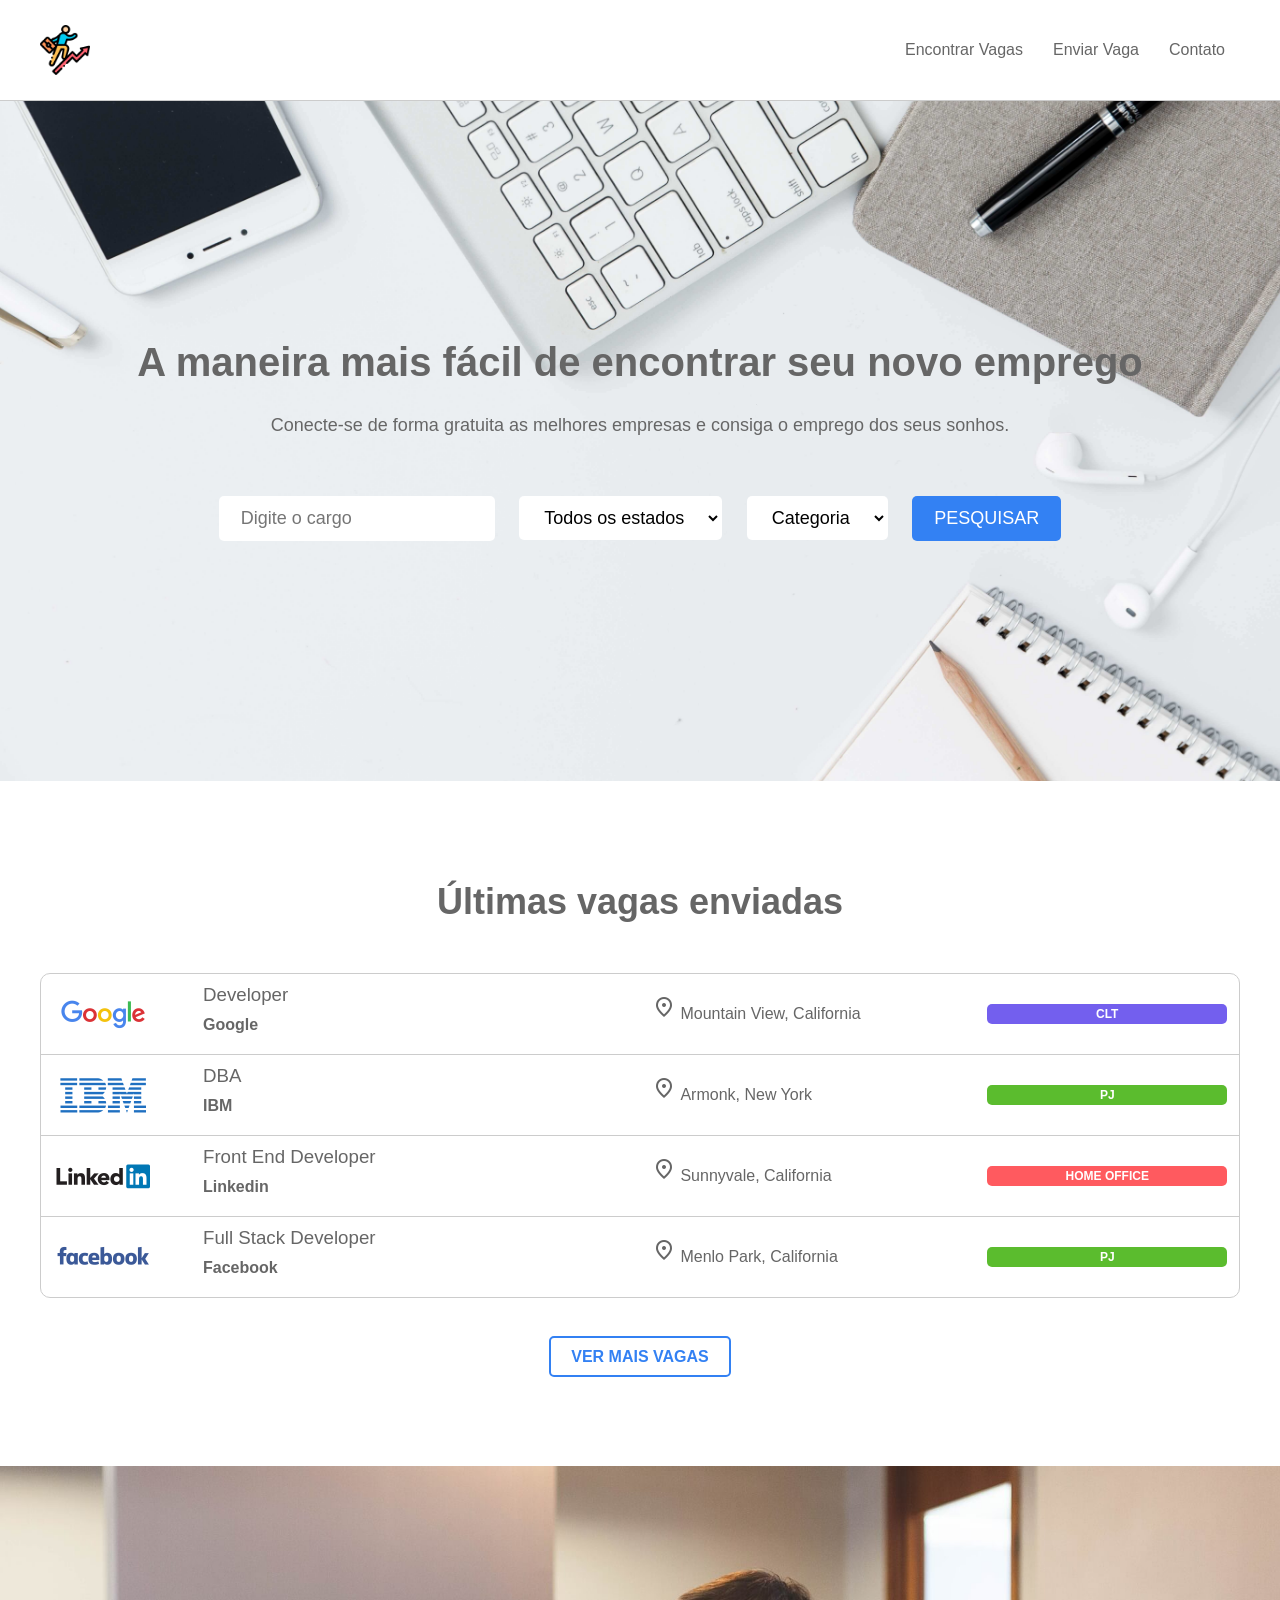
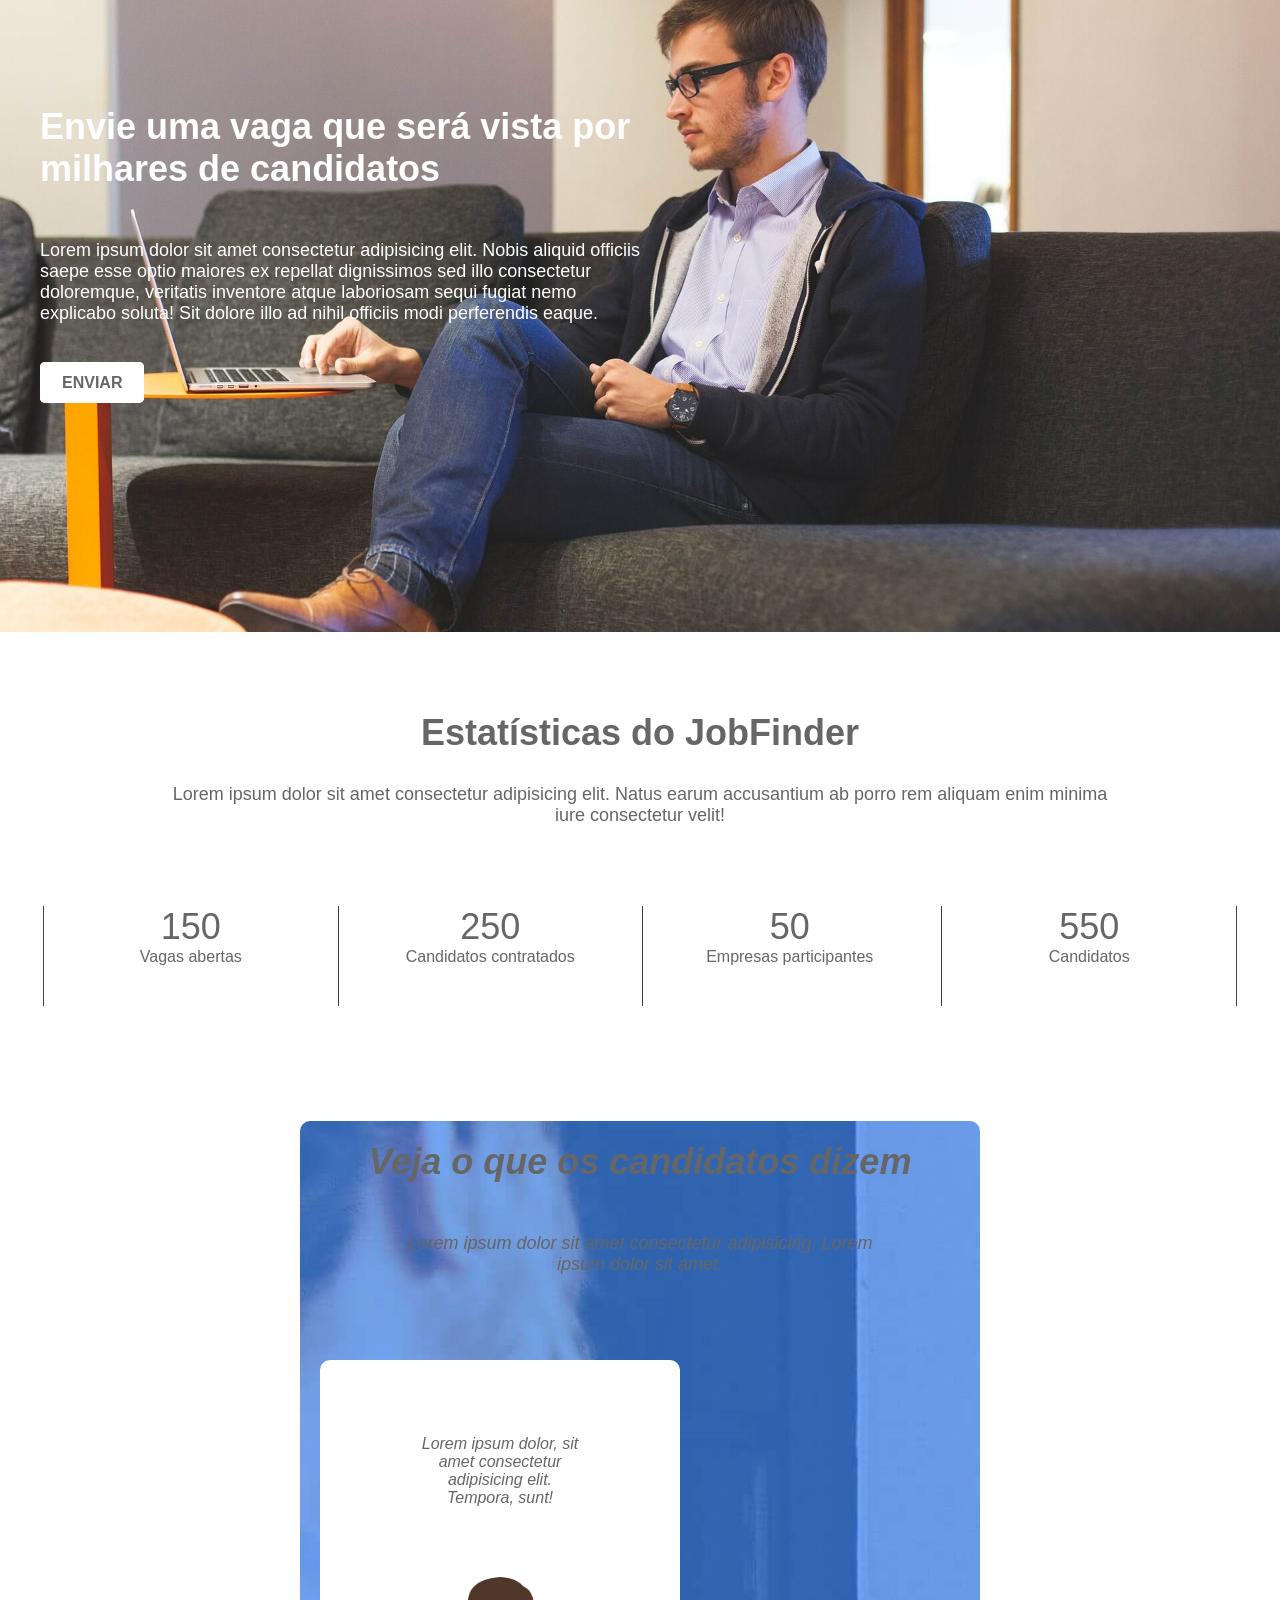
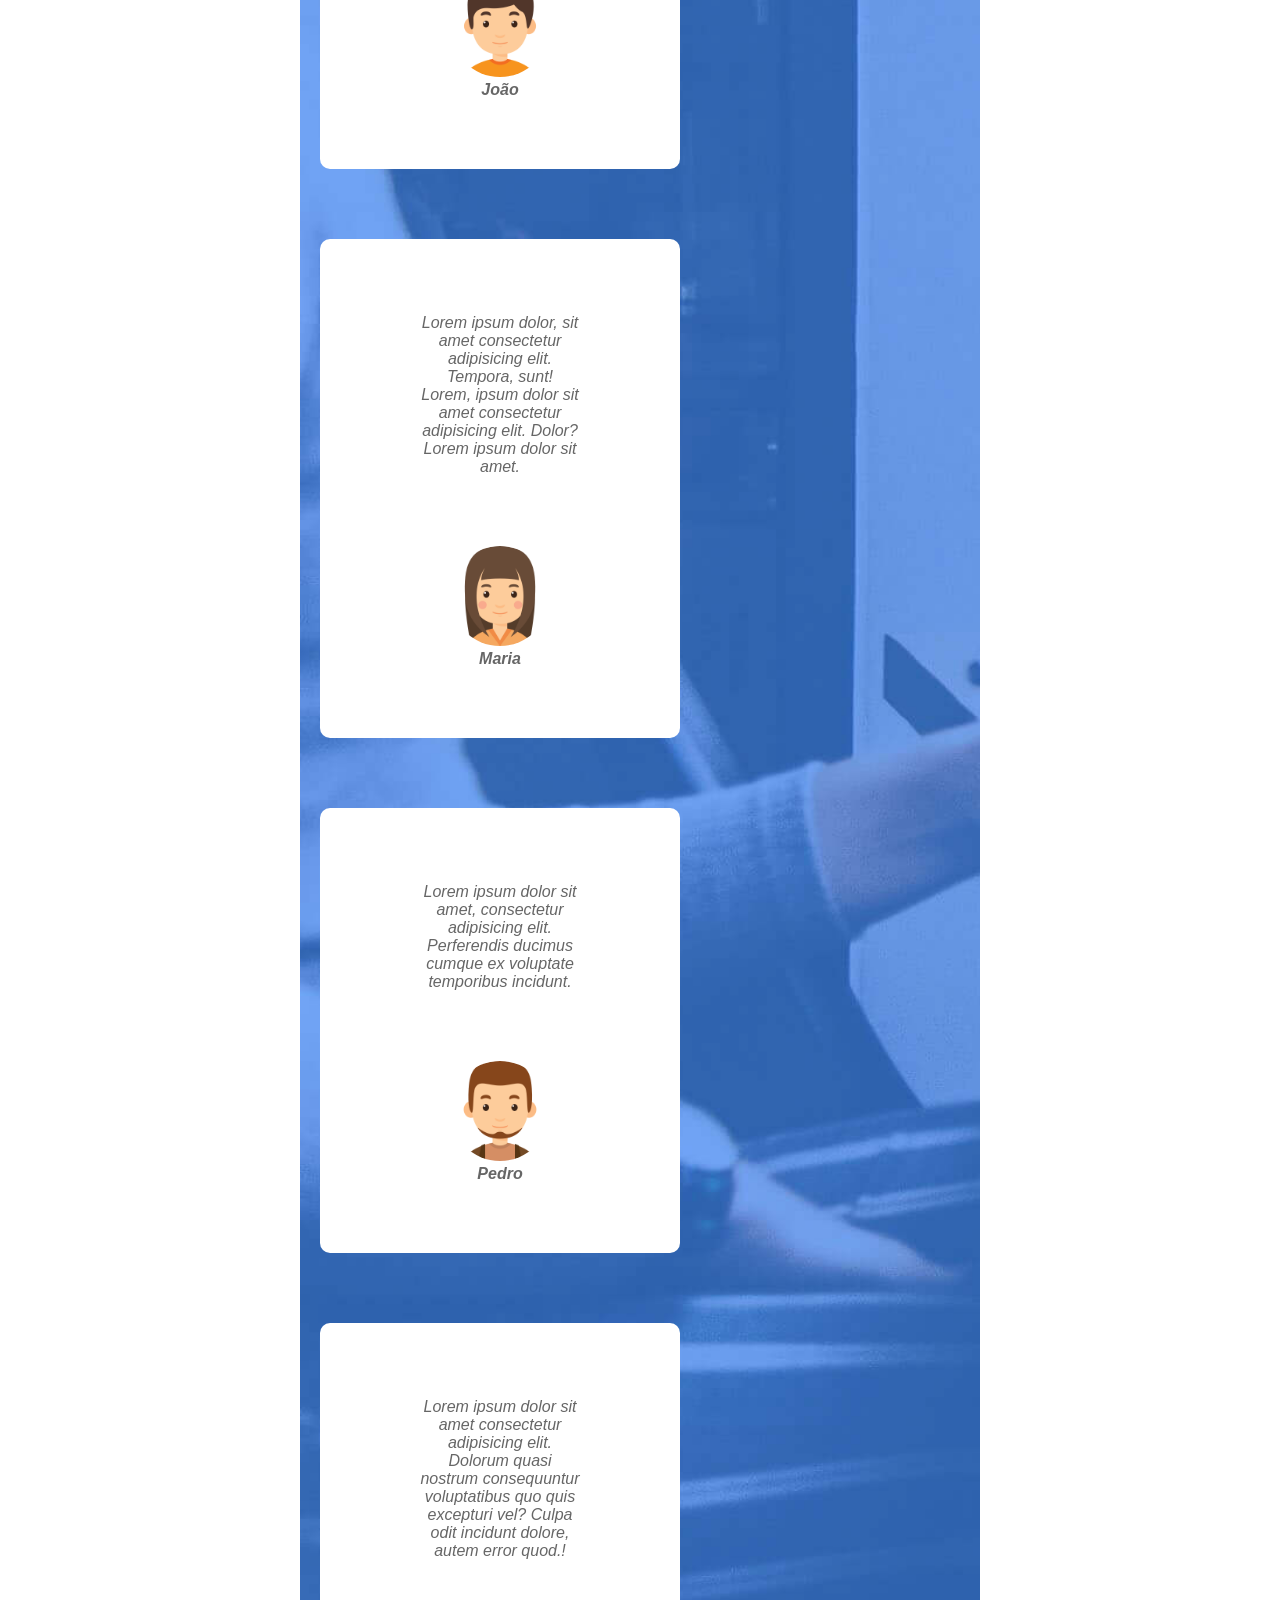
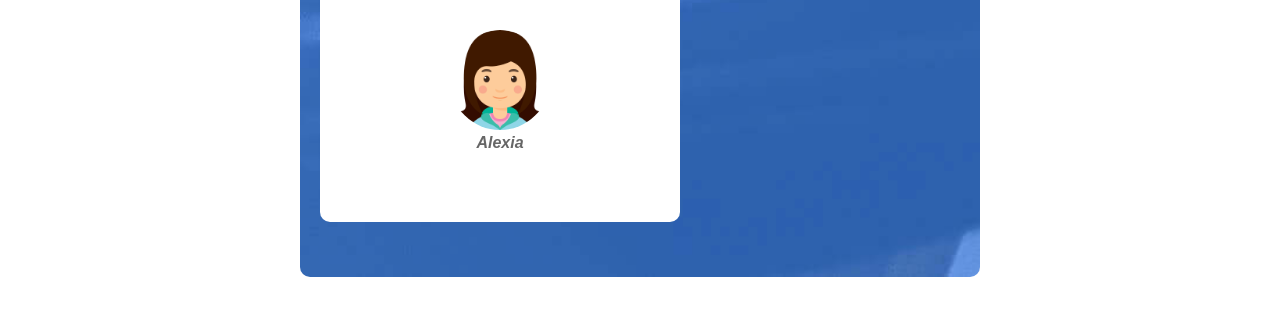
==== teste.html @ 61d8f639 "commit" ====
<!DOCTYPE html>
<html lang="pt-br">
<head>
    <meta charset="UTF-8">
    <meta name="viewport" content="width=device-width, initial-scale=1.0">
    <link rel="stylesheet" href="https://fonts.googleapis.com/css2?family=Material+Symbols+Outlined:opsz,wght,FILL,GRAD@20..48,100..700,0..1,-50..200" />
    <link rel="stylesheet" href="style.css">
    <script src="script.js"></script>
    <title>Jobs</title>
</head>
<body>
    <div class="container">
        <header>
            <nav>
                <div class="nav-container">
                    <img id="logo" src="./img/logo.png"  alt="foto logo">
                    <ul>
                        <li><a href="#">Encontrar Vagas</a></li>
                        <li><a href="#">Enviar Vaga</a></li>
                        <li><a href="#">Contato</a></li>
                    </ul>
                </div>
            </nav>
            <div id="main-banner">
                <div id="search-form">
                    <h1>A maneira mais fácil de encontrar seu novo emprego</h1>
                    <p>Conecte-se de forma gratuita as melhores empresas e consiga o emprego dos seus sonhos.</p>
                    <form>
                        <input type="text" name="job" placeholder="Digite o cargo">
                        <select name="region">
                            <option value="">Todos os estados</option>
                        </select>
                        <select name="categoria">
                            <option value="">Categoria</option>
                        </select>
                        <input type="submit" value="Pesquisar">
                    </form>
                </div>
            </div>
        </header>
        <main id="lastjobs-container" class="wrapper">
			<h1>Últimas vagas enviadas</h1>
			<ul>
				<li>
					<a href="job.html" class="clickarea">
						<div class="company-box">
							<img src="img/googlelogo.png">
							<div class="company-info">
								<h3>Developer</h3>
								<p>Google</p>
							</div>
						</div>
						<div class="locality">
                            <span class="material-symbols-outlined">
                                location_on
                                </span>
							<p>Mountain View, California</p>
						</div>
						<div class="job-type">
							<span class="clt">CLT</span>
						</div>
					</a>
				</li>
				<li>
					<a href="#" class="clickarea">
						<div class="company-box">
							<img src="img/ibmlogo.png">
							<div class="company-info">
								<h3>DBA</h3>
								<p>IBM</p>
							</div>
						</div>
						<div class="locality">
                            <span class="material-symbols-outlined">
                                location_on
                                </span>
							<p>Armonk, New York</p>
						</div>
						<div class="job-type">
							<span class="pj">PJ</span>
						</div>
					</a>
				</li>
				<li>
					<a href="#" class="clickarea">
						<div class="company-box">
							<img src="img/linkedinlogo.png">
							<div class="company-info">
								<h3>Front End Developer</h3>
								<p>Linkedin</p>
							</div>
						</div>
						<div class="locality">
                            <span class="material-symbols-outlined">
                                location_on
                                </span>
							<p>Sunnyvale, California</p>
						</div>
						<div class="job-type">
							<span class="homeoffice">Home Office</span>
						</div>
					</a>
				</li>
				<li>
					<a href="#" class="clickarea">
						<div class="company-box">
							<img src="img/facebooklogo.png">
							<div class="company-info">
								<h3>Full Stack Developer</h3>
								<p>Facebook</p>
							</div>
						</div>
						<div class="locality">
                            <span class="material-symbols-outlined">
                                location_on
                                </span>
							<p>Menlo Park, California</p>
						</div>
						<div class="job-type">
							<span class="pj">PJ</span>
						</div>
					</a>
				</li>
			</ul>
			<div class="btnjobs-container">
				<a href="#" class="btn-jobs">Ver mais vagas</a>
			</div>
		</main>
        <section id="sendjobs-container">
            <div id="sendjobs-inner" class="wrapper">
                <h2>Envie uma vaga que será vista por milhares de candidatos</h2>
                <p>Lorem ipsum dolor sit amet consectetur adipisicing elit. Nobis aliquid officiis saepe esse optio maiores ex repellat dignissimos sed illo consectetur doloremque, veritatis inventore atque laboriosam sequi fugiat nemo explicabo soluta! Sit dolore illo ad nihil officiis modi perferendis eaque.</p>
                <a href="#" class="ligtn-btn">Enviar</a>
            </div>
        </section>
		<section id="status-container" class="wrapper">
			<h2 class="title-center">Estatísticas do JobFinder</h2>
			<p class="p-center">Lorem ipsum dolor sit amet consectetur adipisicing elit. Natus earum accusantium ab porro rem aliquam enim minima iure consectetur velit!</p>
			<div>
				<div class="status-box">
					<span class="status-qtd">150</span>
					<p class="status-text">Vagas abertas</p>
				</div>
				<div class="status-box">
					<span class="status-qtd">250</span>
					<p class="status-text">Candidatos contratados</p>
				</div>
				<div class="status-box">
					<span class="status-qtd">50</span>
					<p class="status-text">Empresas participantes</p>
				</div>
				<div class="status-box">
					<span class="status-qtd">550</span>
					<p class="status-text">Candidatos</p>
				</div>
			</div>
		</section>
		<section id="testmony-container">
			<div class="wrapper">
				<h2>Veja o que os candidatos dizem</h2>
				<p class="p-center">Lorem ipsum dolor sit amet consectetur adipisicing. Lorem ipsum dolor sit amet.</p>
				<div class="testmony-box">
					<p class="testmony-msg">Lorem ipsum dolor, sit amet consectetur adipisicing elit. Tempora, sunt!</p>
					<img src="img/avatar1.png" alt="foto do primeiro avatar">
					<p class="testmony-name">João</p>
				</div>
				<div class="testmony-box">
					<p class="testmony-msg">Lorem ipsum dolor, sit amet consectetur adipisicing elit. Tempora, sunt! Lorem, ipsum dolor sit amet consectetur adipisicing elit. Dolor? Lorem ipsum dolor sit amet.</p>
					<img src="img/avatar2.png" alt="foto do segundo avatar">
					<p class="testmony-name">Maria</p>
				</div>
				<div class="testmony-box">
					<p class="testmony-msg">Lorem ipsum dolor sit amet, consectetur adipisicing elit. Perferendis ducimus cumque ex voluptate temporibus incidunt.</p>
					<img src="img/avatar3.png" alt="foto do terceiro avatar">
					<p class="testmony-name">Pedro</p>
				</div>
				<div class="testmony-box">
					<p class="testmony-msg">Lorem ipsum dolor sit amet consectetur adipisicing elit. Dolorum quasi nostrum consequuntur voluptatibus quo quis excepturi vel? Culpa odit incidunt dolore, autem error quod.!</p>
					<img src="img/avatar4.png" alt="foto do quarto avatar">
					<p class="testmony-name">Alexia</p>
				</div>
			</div>
		</section>
    </div>
</body>
</html>
---- style.css ----
/* geral */
*{
    font-family: sans-serif;
}

body{
    margin: 0;
	
}
:root{
    --gray: #666;
    --dark--gray:#424242;
    --white: #fff;
    --blue: #3381f3;
    --dark--blue: #2b79eb;
    --color--border: #ccc;
    --light--red: #ff5a5f;
    --green:#5bbc2e;
    --purple: #735fee;
}

h1, h2, h3, h4, h5, p, span{
    margin: 0;
    color: var(--gray)
}

.container{
    max-width: 1920px;
    width: 100%;
}
/* hearder */
header{
    position: relative;
    top: 0;
    height: auto;
    width: 100%;
}

/* navbar */
nav{
    position: fixed;
    top: 0;
    height: 100px;
    width: 100%;
    z-index: 1;
    background-color: var(--white);
    border-bottom: 1px solid var(--color--border);
}
nav:affter{
    clear: both;
    content: "";
    display: block;
}

.nav-container{
    max-width: 1200px;
    position: relative;
    margin-right: auto;
    margin-left: auto;
}

#logo{
    width: 50px;
    height: 50px;
    margin-top: 25px;
}

.nav-container ul{
    float: right;
    height: 100px;
    line-height: 100px;
    margin: 0;
}

.nav-container li{
    list-style: none;
    float: left;
    margin: 0 15px;
}

.nav-container li a{
    text-decoration: none;
    color: var(--gray);
    transition: .5s;
}
.nav-container li a:hover{
    color: var(--blue);
}

/* banner */

#main-banner{
    background: url('../img/banner6.jpg') no-repeat;
    background-size: cover;
    background-position: 0 55%;
    position: relative;
    margin-top: 100px;
}
#search-form{
    position: relative;
    width: 80%;
    margin-left: auto;
    margin-right: auto;
    padding-top: 15em;
    padding-bottom: 15em;
    text-align: center;
}

#search-form h1{
    font-size: 40px;
}

#search-form p{
    margin-top: 30px;
    margin-bottom: 60px;
    font-size: 18px;
    font-weight: 300;
}

#search-form input, #search-form select{
    background-color: var(--white);
    border-radius: 5px;
    border-color: transparent;
    padding: 10px 20px;
    font-size: 18px;
    margin: 0 10px;
}

#search-form input[type=submit]{
    background-color: var(--blue);
    text-transform: uppercase;
    color: var(--white);
    cursor: pointer;
    transition: 0.5s;
}

#search-form input[type=submit]:hover{
    background-color: var(--dark--blue);
}

/* seção de últimos emoregos */
#lastjobs-container {
	text-align: center;
	padding: 100px 0;
}

.wrapper {
	max-width: 1200px;
	position: relative;
	margin-left: auto;
	margin-right: auto;
}

#lastjobs-container h1 {
	font-size: 36px;
	margin-bottom: 50px;
}

#lastjobs-container ul {
	padding: 0;
	border: 1px solid var(--color--border);
	border-radius: 10px;
}

#lastjobs-container ul li {
	list-style: none;
	text-align: left;
	border-bottom: solid 1px var(--color--border);
	height: 80px;
	position: relative;
}

#lastjobs-container ul li:after {
	clear: both;
	content: "";
	display: block;
}

#lastjobs-container ul li:last-child {
	border: none;
}

.clickarea {
	position: absolute;
	top: 0;
	left: 0;
	width: 100%;
	height: 100%;
}


/* company img */
.company-box {
	display: inline-block;
	width: 50%;
	position: relative;
	padding-left: 1%;
}

.company-box img {
	width: 100px;
	margin-top: 2.5px;
}

.company-box .company-info {
	display: inline-block;
	margin-left: 50px;
	margin-top: 10px;
	text-align: left;
	position: absolute;
}

.company-box .company-info h3 {
	font-weight: 300;
	margin-bottom: 10px;
}

.company-box .company-info p {
	font-weight: bold;
}

/* company locality */
.locality {
	color: var(--dark--gray);
	display: inline-block;
	width: 25%;
	position: absolute;
	height: 100%;
	line-height: 80px;
}

.locality i, .locality p {
	display: inline-block;
}

.locality i {
	margin-right: 5px;
}


/* company job type */
.job-type {
	display: inline-block;
	width: 20%;
	height: 100%;
	position: absolute;
	padding-top: 30px;
	right: 1%;
	text-align: center;
	font-weight: bold;
	text-transform: uppercase;
	font-size: 12px;
	color: var(--white);
}

.job-type span {
	display: block;
	width: 100%;
	height: 20px;
	line-height: 20px;
	border-radius: 5px;
	color: var(--white);
}

.clt {
	background-color: var(--purple);
}

.pj {
	background-color: var(--green);
}

.homeoffice {
	background-color: var(--light--red);
}

/* botão */
.btnjobs-container {
	margin-top: 50px;
}

.btn-jobs {
	text-transform: uppercase;
	background-color: var(--white);
	color: var(--blue);
	border: 2px solid var(--blue);
	border-radius: 5px;
	text-decoration: none;
	padding: 10px 20px;
	font-weight: bold;
	transition: 0.5s;
}

.btn-jobs:hover {
	background-color: var(--blue);
	color: var(--white);
}

/* send jobs container */

#sendjobs-container{
	background: url('../img/banner2.jpg') no-repeat;
	background-size: cover;
	background-position: 0 25%;
	padding: 15em 0;
}

#sendjobs-container h2, #sendjobs-container p{
	width: 600px;
	color: var(--white);
}

#sendjobs-container h2{
	font-size: 36px;
	margin-bottom: 50px;
}

#sendjobs-container p{
	font-size: 18px;
	margin-bottom: 50px;
}

.ligtn-btn{
	background-color: var(--white);
	border:  2px solid var(--white);
	color: var(--gray);
	font-weight: bold;
	text-transform: uppercase;
	padding: 10px 20px;
	text-decoration: none;
	border-radius: 5px;
	transform: 0.5s;
}

.ligtn-btn:hover{
	background-color: transparent ;
	color: var(--white);
}

/* jobfinder status */

#status-container{
	text-align: center;
	padding: 5em 0;
}

.title-center{
	font-size: 36px;
	margin-bottom: 30px;
}

.p-center{
	width: 80%;
	position: relative;
	margin-left: auto;
	margin-right: auto;
	font-size: 18px;
}

.status-box{
	display: inline-block;
	text-align: center;
	width: 24.5%;
	margin-top: 80px;
	border-left: 1px solid var(--dark--gray);
	border-right: 1px solid var(--dark--gray);
	height: 100px;
}

.status-box:nth-child(2) {
	border: none;
}

.status-box:nth-child(3) {
	border-right: none;
}

.status-qtd{
	font-size: 36px;
}

.stauts-text{
	font-size: 20px;
}

/* testtmony container*/
#testmony-container{
	background: url('../img/banner7.jpg') no-repeat;
	background-size: cover;
	padding:  10em 0;
}

#testmony-container h2, #testmony-container p{
	color: var(--gray);
	text-align: center;
}

#testmony-container h2{ 
	font-size: 36px;
	margin-bottom: 50px;
}

#testmony-container p{
	margin-bottom: 50px;
}

.testmony-box{
	display: inline-block;
	width: 24.5%;
	text-align: center;
}

#testmony-container, .testmony-box, .testmony-msg{
	background-color: var(--white);
	color: var(--gray);
	border-radius: 10px;
	padding: 20px;
	width: 50%;
	position: relative;
	margin: 35px auto;
	font-style: italic;
}

.testmony-msg::after{
	content: "";
	width: 0;
	height: 0;
	border-left: 20px solid transparent;
	border-right: 20px solid transparent;
	border-top: 20px solid var(--white);
	position: absolute;
	bottom: -20px;
	left: 0;
	right: 0;
	margin-left: auto;
	margin-right: auto;
}

.testmony-box img{
	width: 100px;
	height: 100px;
	border-radius: 1px solid var(--color--border);
	border-radius: 50%;
}

.testmony-name{
	font-weight: bold;
}

/* blog container */
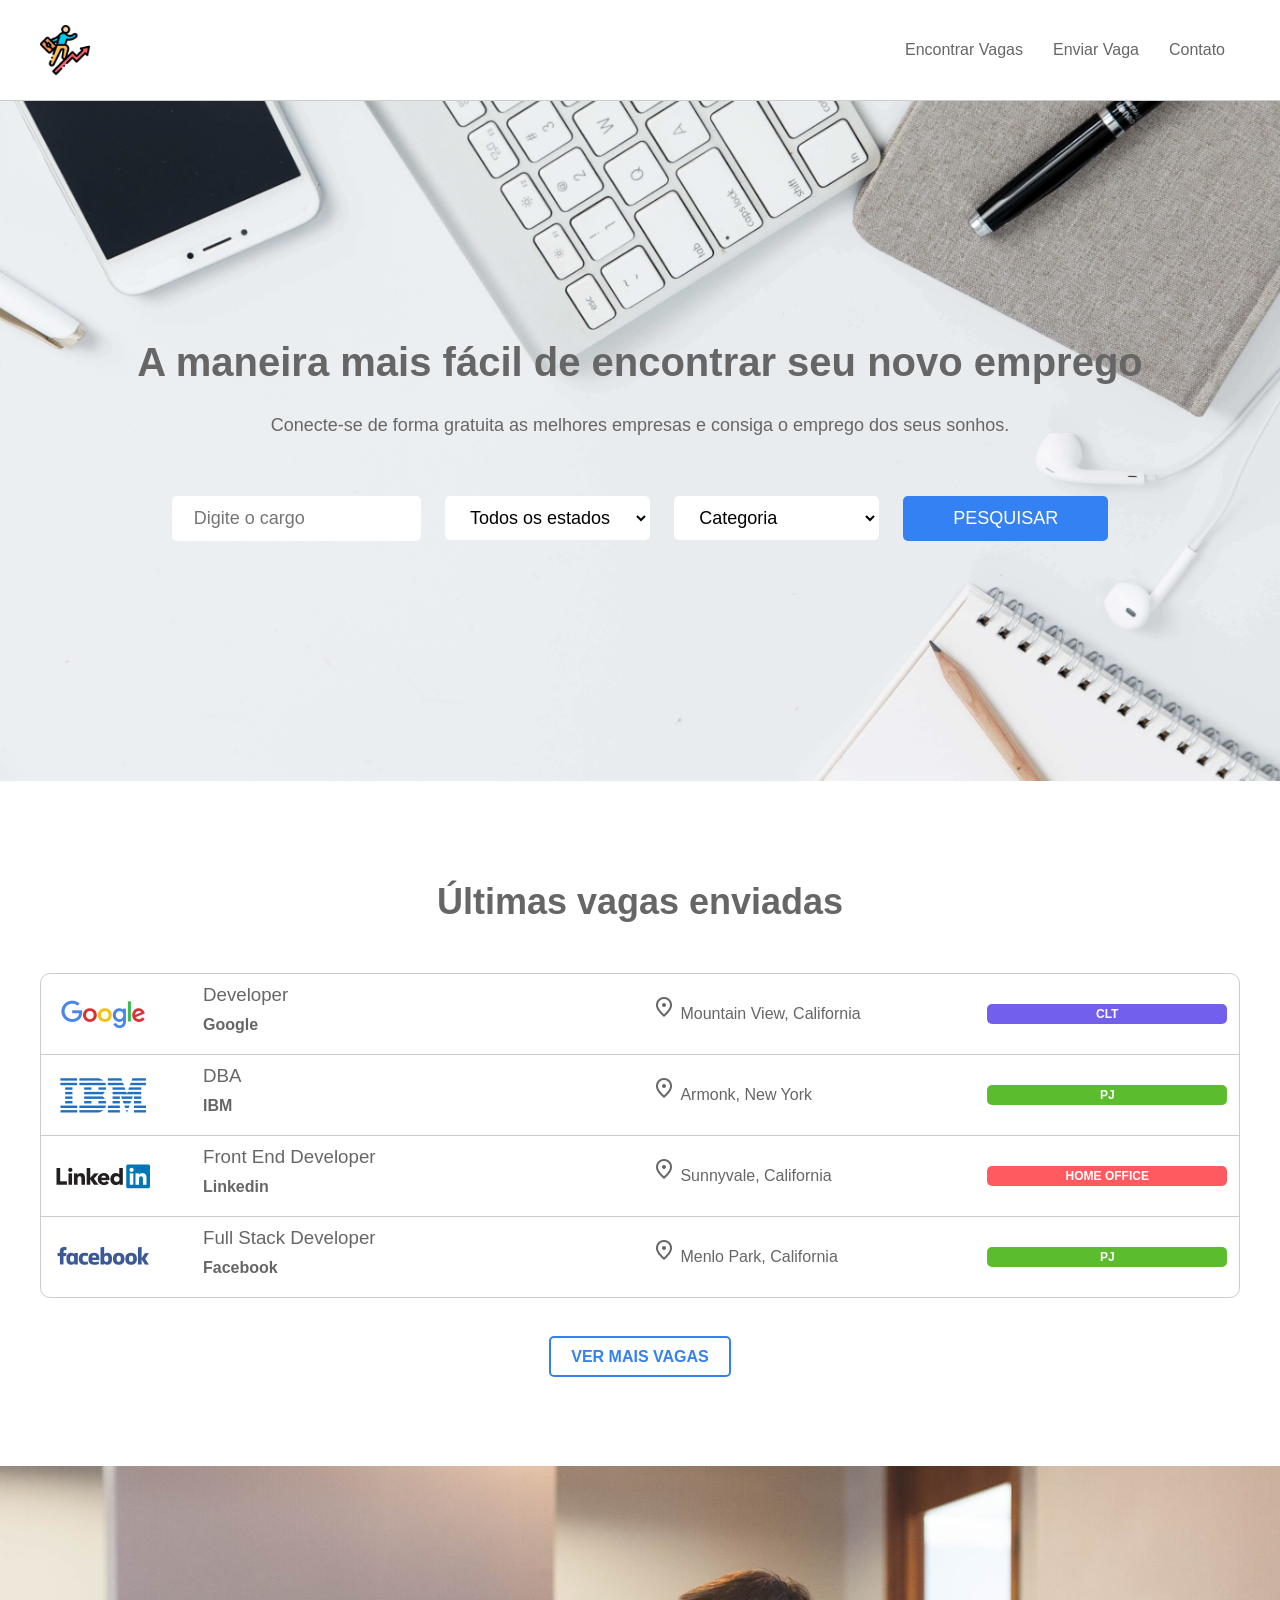
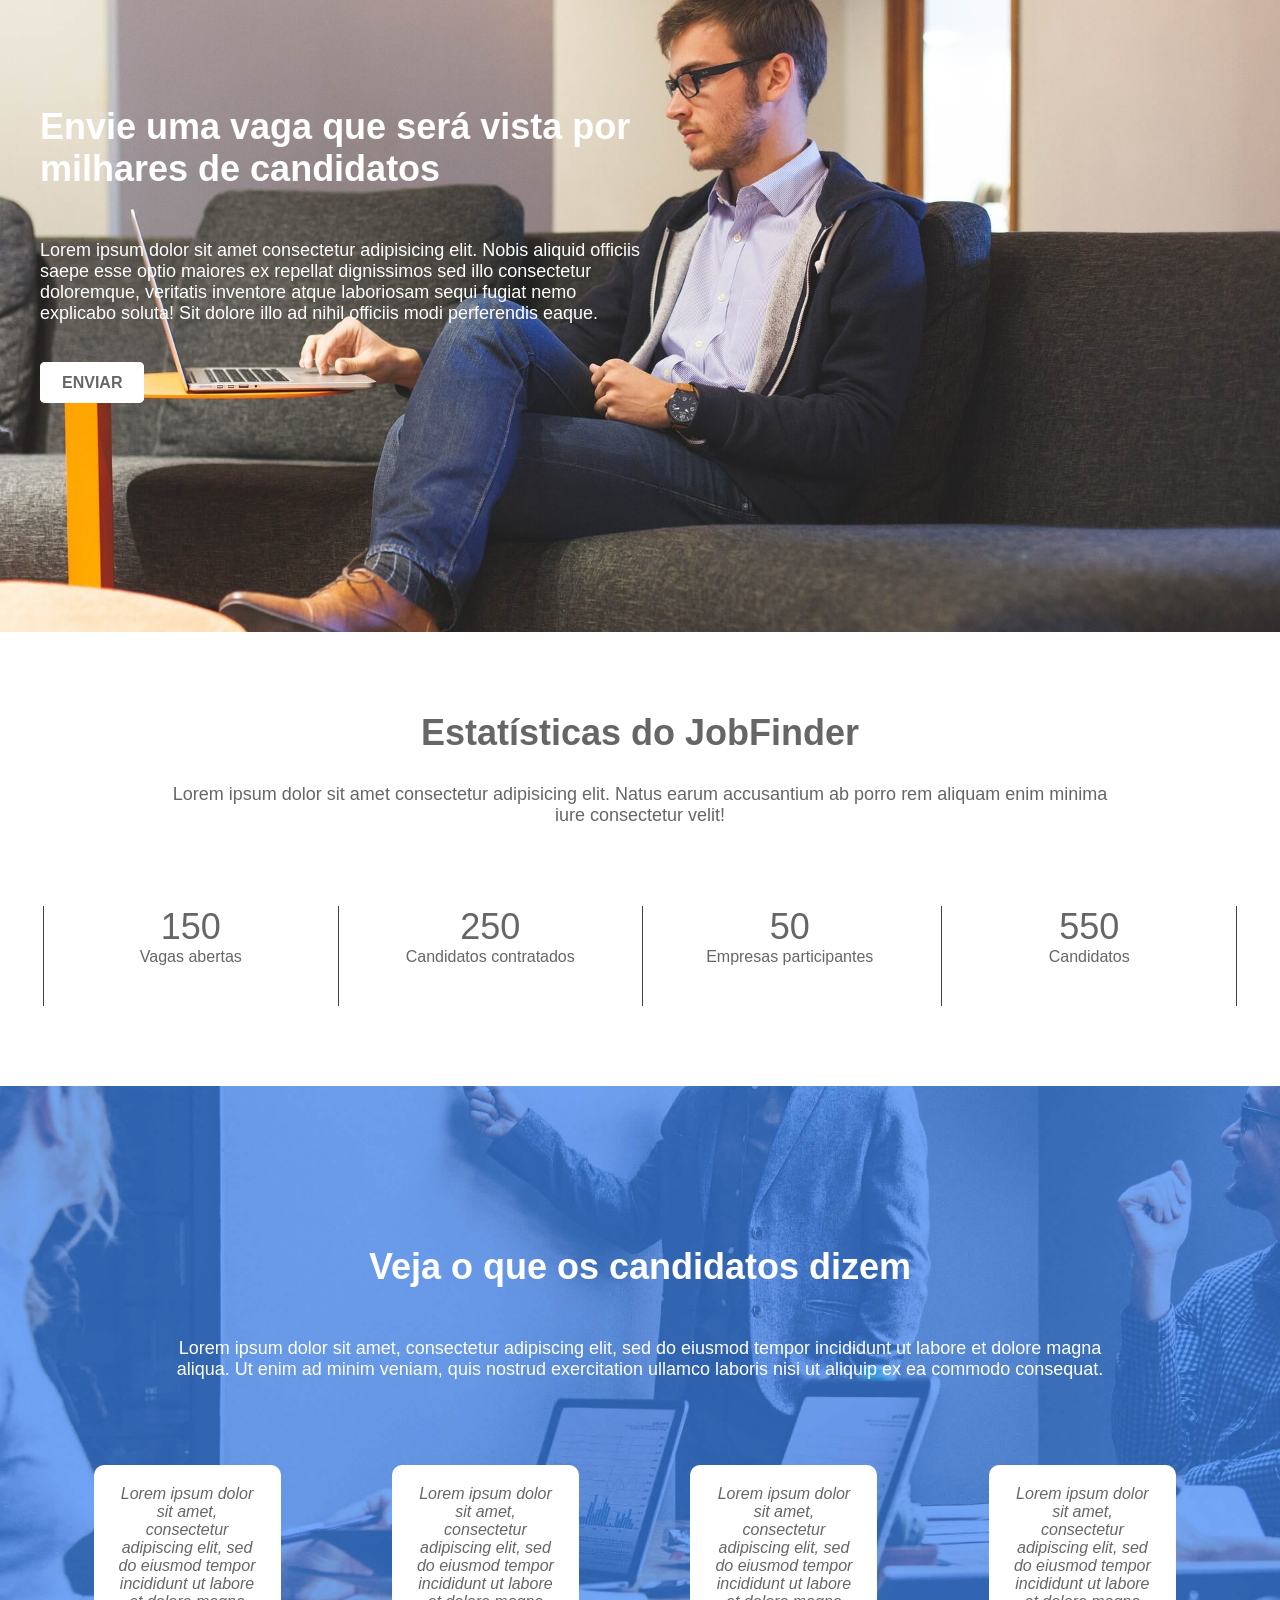
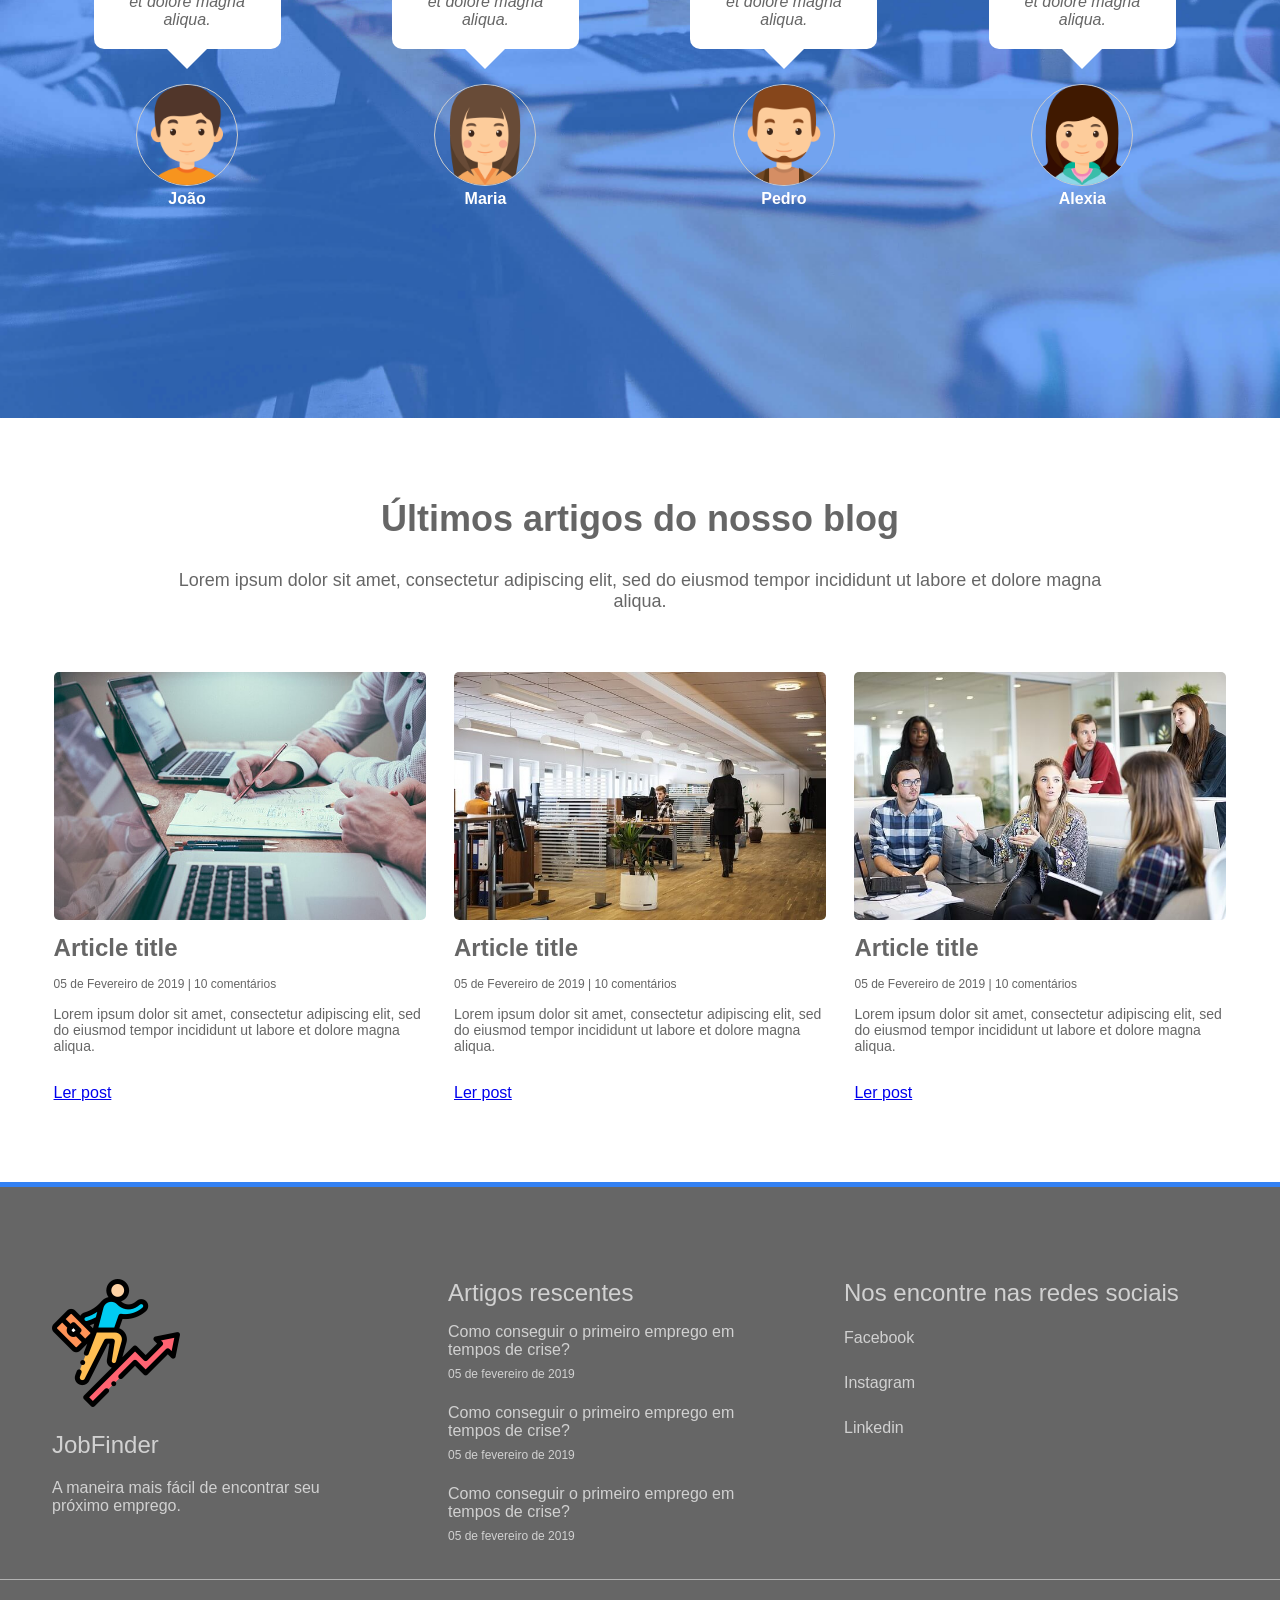
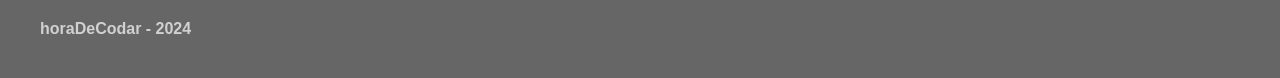
==== commit 54a8cc1d: "renomeando" ====
--- a/teste.html
+++ b/teste.html
@@ -155,32 +155,115 @@
 				</div>
 			</div>
 		</section>
-		<section id="testmony-container">
+         <section id="testmony-container">
+			<div class="wrapper">		
+				<h2>Veja o que os candidatos dizem</h2>
+				<p class="p-center">Lorem ipsum dolor sit amet, consectetur adipiscing elit, sed do eiusmod tempor incididunt ut labore et dolore magna aliqua. Ut enim ad minim veniam, quis nostrud exercitation ullamco laboris nisi ut aliquip ex ea commodo consequat.</p>
+				<div class="testmony-box">
+					<p class="testmony-msg">Lorem ipsum dolor sit amet, consectetur adipiscing elit, sed do eiusmod tempor incididunt ut labore et dolore magna aliqua.</p>
+					<img src="img/avatar1.png">
+					<p class="testmony-name">João</p>
+				</div>
+				<div class="testmony-box">
+					<p class="testmony-msg">Lorem ipsum dolor sit amet, consectetur adipiscing elit, sed do eiusmod tempor incididunt ut labore et dolore magna aliqua.</p>
+					<img src="img/avatar2.png">
+					<p class="testmony-name">Maria</p>
+				</div>
+				<div class="testmony-box">
+					<p class="testmony-msg">Lorem ipsum dolor sit amet, consectetur adipiscing elit, sed do eiusmod tempor incididunt ut labore et dolore magna aliqua.</p>
+					<img src="img/avatar3.png">
+					<p class="testmony-name">Pedro</p>
+				</div>
+				<div class="testmony-box">
+					<p class="testmony-msg">Lorem ipsum dolor sit amet, consectetur adipiscing elit, sed do eiusmod tempor incididunt ut labore et dolore magna aliqua.</p>
+					<img src="img/avatar4.png">
+					<p class="testmony-name">Alexia</p>
+				</div>
+			</div>
+		</section>
+		<section id="blog-container" class="wrapper">
+			<h2 class="title-center">Últimos artigos do nosso blog</h2>
+			<p class="p-center">Lorem ipsum dolor sit amet, consectetur adipiscing elit, sed do eiusmod tempor incididunt ut labore et dolore magna aliqua.</p>
+			<div class="article-box">
+				<img src="img/blog1.jpg">
+				<h4><a href="#">Article title</a></h4>
+				<p class="article-date">05 de Fevereiro de 2019 | 10 comentários</p>
+				<p class="article-resume">Lorem ipsum dolor sit amet, consectetur adipiscing elit, sed do eiusmod tempor incididunt ut labore et dolore magna aliqua.</p>
+				<a href="#">Ler post</a>
+			</div>
+			<div class="article-box">
+				<img src="img/blog2.jpg">
+				<h4><a href="#">Article title</a></h4>
+				<p class="article-date">05 de Fevereiro de 2019 | 10 comentários</p>
+				<p class="article-resume">Lorem ipsum dolor sit amet, consectetur adipiscing elit, sed do eiusmod tempor incididunt ut labore et dolore magna aliqua.</p>
+				<a href="#">Ler post</a>
+			</div>
+			<div class="article-box">
+				<img src="img/blog3.jpg">
+				<h4><a href="#">Article title</a></h4>
+				<p class="article-date">05 de Fevereiro de 2019 | 10 comentários</p>
+				<p class="article-resume">Lorem ipsum dolor sit amet, consectetur adipiscing elit, sed do eiusmod tempor incididunt ut labore et dolore magna aliqua.</p>
+				<a href="#">Ler post</a>
+			</div>
+		</section>
+		<footer>
 			<div class="wrapper">
-				<h2>Veja o que os candidatos dizem</h2>
-				<p class="p-center">Lorem ipsum dolor sit amet consectetur adipisicing. Lorem ipsum dolor sit amet.</p>
-				<div class="testmony-box">
-					<p class="testmony-msg">Lorem ipsum dolor, sit amet consectetur adipisicing elit. Tempora, sunt!</p>
-					<img src="img/avatar1.png" alt="foto do primeiro avatar">
-					<p class="testmony-name">João</p>
-				</div>
-				<div class="testmony-box">
-					<p class="testmony-msg">Lorem ipsum dolor, sit amet consectetur adipisicing elit. Tempora, sunt! Lorem, ipsum dolor sit amet consectetur adipisicing elit. Dolor? Lorem ipsum dolor sit amet.</p>
-					<img src="img/avatar2.png" alt="foto do segundo avatar">
-					<p class="testmony-name">Maria</p>
-				</div>
-				<div class="testmony-box">
-					<p class="testmony-msg">Lorem ipsum dolor sit amet, consectetur adipisicing elit. Perferendis ducimus cumque ex voluptate temporibus incidunt.</p>
-					<img src="img/avatar3.png" alt="foto do terceiro avatar">
-					<p class="testmony-name">Pedro</p>
-				</div>
-				<div class="testmony-box">
-					<p class="testmony-msg">Lorem ipsum dolor sit amet consectetur adipisicing elit. Dolorum quasi nostrum consequuntur voluptatibus quo quis excepturi vel? Culpa odit incidunt dolore, autem error quod.!</p>
-					<img src="img/avatar4.png" alt="foto do quarto avatar">
-					<p class="testmony-name">Alexia</p>
-				</div>
-			</div>
-		</section>
+				<div class="footer-box">
+					<div class="company-footer">
+						<img src="img/logo.png">
+						<h2>JobFinder</h2>
+						<p>A maneira mais fácil de encontrar seu próximo emprego.</p>
+					</div>
+				</div>
+				<div class="footer-box">
+					<div class="articles-footer">
+						<h2>Artigos rescentes</h2>
+						<ul class="footer-list footer-article-list">
+							<li>
+								<a href="#">Como conseguir o primeiro emprego em tempos de crise?</a>
+								<span class="article-date">05 de fevereiro de 2019</span>
+							</li>
+							<li>
+								<a href="#">Como conseguir o primeiro emprego em tempos de crise?</a>
+								<span class="article-date">05 de fevereiro de 2019</span>
+							</li>
+							<li>
+								<a href="#">Como conseguir o primeiro emprego em tempos de crise?</a>
+								<span class="article-date">05 de fevereiro de 2019</span>
+							</li>
+						</ul>
+					</div>
+				</div>
+				<div class="footer-box">
+					<h2>Nos encontre nas redes sociais</h2>
+					<ul class="footer-list">
+						<li>
+							<a href="#">
+								<i class="fab fa-facebook-square"></i>
+								<span>Facebook</span>
+							</a>
+						</li>
+						<li>
+							<a href="#">
+								<i class="fab fa-instagram"></i>
+								<span>Instagram</span>
+							</a>
+						</li>
+						<li>
+							<a href="#">
+								<i class="fab fa-linkedin"></i>
+								<span>Linkedin</span>
+							</a>
+						</li>
+					</ul>
+				</div>
+			</div>
+			<div class="footer-bottom">
+				<div class="wrapper">
+					<p>horaDeCodar - 2024</p>
+				</div>
+			</div>
+		</footer>
     </div>
 </body>
 </html>
--- a/style.css
+++ b/style.css
@@ -384,33 +384,33 @@
 }
 
 /* testtmony container*/
-#testmony-container{
+#testmony-container {
 	background: url('../img/banner7.jpg') no-repeat;
 	background-size: cover;
-	padding:  10em 0;
-}
-
-#testmony-container h2, #testmony-container p{
-	color: var(--gray);
+	padding: 10em 0;
+}
+
+#testmony-container h2, #testmony-container p {
+	color: var(--white);
 	text-align: center;
 }
 
-#testmony-container h2{ 
+#testmony-container h2 {
 	font-size: 36px;
 	margin-bottom: 50px;
 }
 
-#testmony-container p{
+#testmony-container p {
 	margin-bottom: 50px;
 }
 
-.testmony-box{
+.testmony-box {
 	display: inline-block;
 	width: 24.5%;
 	text-align: center;
 }
 
-#testmony-container, .testmony-box, .testmony-msg{
+#testmony-container .testmony-box .testmony-msg {
 	background-color: var(--white);
 	color: var(--gray);
 	border-radius: 10px;
@@ -421,10 +421,10 @@
 	font-style: italic;
 }
 
-.testmony-msg::after{
+.testmony-msg:after {
 	content: "";
-	width: 0;
-	height: 0;
+	width: 0; 
+	height: 0; 
 	border-left: 20px solid transparent;
 	border-right: 20px solid transparent;
 	border-top: 20px solid var(--white);
@@ -436,15 +436,778 @@
 	margin-right: auto;
 }
 
-.testmony-box img{
+.testmony-box img {
 	width: 100px;
 	height: 100px;
-	border-radius: 1px solid var(--color--border);
+	border: 1px solid var(--color--border);
 	border-radius: 50%;
 }
 
-.testmony-name{
+.testmony-name {
 	font-weight: bold;
 }
 
-/* blog container */+
+/* blog container */
+#blog-container {
+	text-align: center;
+	padding: 5em 0;
+}
+
+#blog-container .p-center {
+	margin-bottom: 60px;
+}
+
+.article-box {
+	display: inline-block;
+	width: 31%;
+	padding: 0 1%;
+	text-align: left;
+}
+
+.article-box img {
+	width: 100%;
+	border-radius: 5px;
+	margin-bottom: 10px;
+}
+
+.article-box h4 {
+	font-size: 24px;
+	margin-bottom: 15px;
+}
+
+.article-box h4 a {
+	text-decoration: none;
+	color: #666;
+}
+
+.article-date {
+	font-size: 12px;
+	margin-bottom: 15px;
+}
+
+.article-resume {
+	font-size: 14px;
+	margin-bottom: 30px;
+}
+
+.article-btn {
+	background-color: var(--blue);
+	border-color: var(--blue);
+	color: var(--white);
+}
+
+.article-btn:hover {
+	background-color: var(--white);
+	color: var(--blue);
+}
+/* footer */ 
+footer {
+	background-color: #666;
+	padding: 5em 0;
+	padding-bottom: 40px;
+	border-top: 5px solid var(--blue);
+}
+
+footer h2, footer p, footer a, footer span {
+	color: #D1D1D1;
+}
+
+footer h2 {
+	font-weight: 400;
+}
+
+footer a {
+	text-decoration: none;
+}
+
+footer ul {
+	padding: 0;
+}
+
+footer li {
+	list-style: none;
+}
+
+.footer-box {
+	width: 31%;
+	padding: 1%;
+	float: left;
+}
+
+footer .wrapper:after {
+	clear: both;
+	content: "";
+	display: block;
+}
+
+.company-footer {
+	width: 80%;
+}
+
+.company-footer h2 {
+	margin-top: 20px;
+}
+
+.company-footer h2, .company-footer p {
+	margin-bottom: 20px;
+}
+
+.footer-list li {
+	margin-bottom: 15px;
+}
+
+.footer-list a {
+	transition: 0.5s;
+}
+
+.footer-list a:hover {
+	color: var(--white);
+}
+
+.footer-list li:after {
+	clear: both;
+	content: "";
+	display: block;
+}
+
+.articles-footer {
+	width: 80%;
+}
+
+.footer-list.footer-article-list span {
+	display: block;
+	float: none;
+}
+
+.fab {
+	font-size: 30px;
+	margin-right: 10px;
+	float: left;
+}
+
+.footer-list li span {
+	float: left;
+	height: 30px;
+	line-height: 30px;
+}
+
+.footer-bottom {
+	border-top: 1px solid #B2B2B2;
+}
+
+.footer-bottom p {
+	font-weight: 600;
+	margin-top: 40px;
+}
+
+
+/* find jobs page */
+#findjobs #search-form {
+	padding-top: 2em;
+	padding-bottom: 2em;
+	width: 100%;
+	background-color: var(--blue);
+	border-top: 5px solid #0000e6;
+}
+
+#findjobs #lastjobs-container {
+	margin-top: 3em;
+}
+
+#search-form input, #search-form select {
+	width: 20%;
+}
+
+#findjobs #search-form input[type=submit] {
+	background-color: var(--white);
+	color: var(--blue);
+}
+
+#findjobs #lastjobs-container ul {
+	border-top-left-radius: 0;
+	border-top-right-radius: 0;
+	margin-top: 0;
+}
+
+#type-filter {
+	text-align: left;
+}
+
+#findjobs #type-filter ul {
+	margin: 0;
+	border-radius: 0;
+	border: none;
+	background-color: var(--white);
+	border-right: 1px solid var(--color--border);
+}
+
+#findjobs #type-filter ul li {
+	display: inline-block;
+	width: 20%;
+	height: 50px;
+	line-height: 50px;
+	border-bottom: none;
+	border-left: 1px solid var(--color--border);
+	border-right: 1px solid var(--color--border);
+	padding-left: 1em;
+}
+
+#findjobs #type-filter ul li:nth-child(1), #findjobs #type-filter ul li:nth-child(2), #findjobs #type-filter ul li:nth-child(3) {
+	border-right: none;
+}
+
+#findjobs #type-filter label {
+	text-transform: uppercase;
+	color: #666;
+	font-weight: bold;
+	margin-left: .5em;
+}
+
+/* send jobs page */
+#sendjobs #sendjobs-container {
+	margin-top: 100px;
+	background: none;
+	padding: 5em 0;
+}
+
+#sendjobs h1 {
+	font-size: 36px;
+	margin-bottom: 50px;
+	text-align: center;
+}
+
+.input-box {
+	margin-bottom: 2em;
+	width: 50%;
+	position: relative;
+	margin-left: auto;
+	margin-right: auto;
+}
+
+#sendjobs label {
+	text-transform: uppercase;
+	color: #666;
+	font-weight: bold;
+	display: block;
+	margin-bottom: 1em;
+}
+
+#sendjobs input {
+	border-radius: 5px;
+	border: solid 1px var(--color--border);
+	margin: 0;
+	width: 100%;
+	box-sizing: border-box;
+}
+
+#sendjobs textarea, #sendjobs select {
+	border: 1px solid var(--color--border);
+	font-family: 'Open Sans', sans-serif;
+	margin: 0;
+	width: 100%;
+	box-sizing: border-box;
+}
+
+#sendjobs input[type=submit] {
+	width: 200px;
+	float: right;
+}
+
+.input-box:after {
+	clear: both;
+	content: "";
+	display: block;
+}
+
+/* job page */
+#job-header {
+	width: 100%;
+	background-color: #FAFAFA;
+	border-bottom: 1px solid var(--color--border);
+	margin-top: 100px;
+	padding: 2em 0;
+}
+
+#job-header h1 {
+	font-size: 3em;
+	text-align: center;
+}
+
+#job-header .company-box {
+	width: 100%;
+}
+
+#job-header #job-info {
+	height: 100px;
+	width: 100%;
+	margin-top: 3em;
+	text-align: center;
+}
+
+#job-header #job-info div {
+	width: 25%;
+	height: 30px;
+	line-height: 30px;
+	float: left;
+	position: relative;
+	padding-left: 3em;
+	padding-right: 3em;
+	box-sizing: border-box;
+	padding-top: 0;
+}
+
+#job-header #job-info .job-type {
+    padding-top: 5px;
+    margin-left: 12.5%;
+}
+
+#job-info .date i, #job-info .date p {
+	display: inline-block;
+	color: #666;
+}
+
+#job-info .date p {
+	margin-left: 10px;
+}
+
+#job-header #job-info div:nth-child(2) {
+	border-left: 1px solid var(--color--border);
+	border-right: 1px solid var(--color--border);
+}
+
+#jobpage .wrapper {
+	padding: 2em 0;
+}
+
+#jobpage .wrapper:after {
+	clear: both;
+	content: "";
+	display: block;
+}
+
+#job-container {
+	float: left;
+	width: 75%;
+	position: relative;
+}
+
+#jobpage .page-title {
+	font-size: 24px;
+	margin-bottom: 1.5em;
+}
+
+#jobpage .description {
+	margin-bottom: 1.5em;
+}
+
+#company-img {
+	width: 100%;
+	margin-bottom: 1.5em;
+}
+
+#companyinfo-container {
+	float: right;
+	width: 25%;
+	padding-top: 4em;
+	padding-left: 1.5em;
+	box-sizing: border-box;
+}
+
+.jobpage-list {
+	color: #666;
+	margin-bottom: 1.5em;
+	font-size: 1em;
+	line-height: 2em;
+}
+
+#companyinfo-container img {
+	width: 100%;
+	display: block;
+	border-bottom: 1px solid var(--color--border);
+}
+
+#companyinfo-container .job-type {
+	display: block;
+	position: relative;
+	width: 100%;
+	padding: 2em 0;
+	border-bottom: 1px solid var(--color--border);
+}
+
+#apply-btn {
+	width: 100%;
+	height: 60px;
+	line-height: 60px;
+	margin-top: 2em;
+	font-weight: bold;
+	text-transform: uppercase;
+	text-decoration: none;
+	background-color: transparent;
+	border: 2px solid var(--blue);
+	color: var(--blue);
+	border-radius: 5px;
+	display: block;
+	box-sizing: border-box;
+	text-align: center;
+	transition: .5s;
+}
+
+#apply-btn:hover {
+	background-color: var(--blue);
+	color: var(--white);
+}
+
+#job-social-list {
+	margin-top: 1em;
+	padding-left: 0;
+}
+
+#job-social-list li {
+	display: block;
+	list-style: none;
+	height: 50px;
+}
+
+#job-social-list li a {
+	text-decoration: none;
+	color: var(#666);
+}
+
+/* responsive */
+@media screen and (max-width: 1024px) {
+	#logo {
+		position: absolute;
+		left: 50px;
+	}
+
+	.nav-container ul {
+		float: none;
+		text-align: center;
+		padding: 0;
+	}
+
+	.nav-container ul li {
+		position: relative;
+		margin-left: auto;
+		margin-right: auto;
+		float: none;
+		display: inline-block;
+		margin: 0 10px;
+	}
+
+	#search-form {
+		padding-top: 25em;
+		padding-bottom: 5em;
+	}
+
+	#search-form form {
+		width: 60%;
+		position: relative;
+		margin-left: auto;
+		margin-right: auto;
+	}
+
+	#search-form form input, #search-form select {
+		display: block;
+		margin: 0;
+		margin-bottom: 25px;
+		width: 100%;
+		border-width: 0;
+		padding: 10px 20px;
+		box-sizing: border-box;
+	}
+
+	#lastjobs-container.wrapper, #status-container.wrapper, #lastjobs-container.wrapper, #blog-container.wrapper, .wrapper {
+		max-width: 960px;
+		padding-left: 2em;
+		padding-right: 2em;
+	}
+
+	/* find jobs page */
+	#findjobs #search-form input[type=submit] {
+		margin-bottom: 0;
+	}
+
+	#findjobs #type-filter ul li {
+		width: 100%;
+		border-bottom: 1px solid var(--color--border);
+		box-sizing: border-box;
+	}
+
+	#findjobs #type-filter ul li:last-child {
+		border-bottom: none;
+		border-right: none;
+	}
+
+	/* job page */
+	#job-header #job-info div {
+		padding-left: 1em;
+		padding-right: 1em;
+	}
+
+	#jobpage .wrapper {
+		padding-left: 2em;
+		padding-right: 2em;
+	}
+
+	#job-header #job-info .job-type {
+	    margin-left: 5%;
+	}
+
+	#job-header #job-info div {
+	    width: 30%;
+	}
+
+}
+
+@media screen and (max-width: 768px) {
+
+	.company-box {
+		width: 46%;
+		padding-left: 1em;
+	}
+
+	.company-box .company-info h3 {
+		font-size: 1em;
+	}
+
+	.company-box .company-info p {
+		font-size: .8em;
+	}
+
+	.locality i, .locality p {
+		font-size: .8em;
+	}
+
+	.job-type {
+		right: 1em;
+	}
+
+	.job-type span {
+		font-size: .8em;
+	}
+
+	#sendjobs-inner h2, #sendjobs-inner p {
+		text-shadow: .5px .5px #000;
+	}
+
+	.status-box {
+		width: 49.4%;
+		border: none;
+	}
+
+	.status-box:nth-child(1), .status-box:nth-child(3) {
+		border-right: 1px solid #DDD;
+	}
+
+	.testmony-box {
+		width: 49.4%;
+	}
+
+	.article-box {
+		display: block;
+		width: 100%;
+		padding: 0;
+		margin-bottom: 3em;
+	}
+
+}
+
+@media screen and (max-width: 576px) {
+
+	.nav-container .btn-menumobile {
+		display: block !important;
+	}
+
+	html, body {
+	  overflow-x:hidden 
+	} 
+
+	nav {
+		height: 4em;
+	}
+
+	#logo {
+		left: 2em;
+		height: 2em;
+		width: 2em;
+		margin-top: 1em;
+	}
+
+	.btn-menumobile {
+		display: block;
+		font-size: 1.75em;
+		color: var(--color--border);
+		position: absolute;
+		right: 1.5em;
+		top: .75em;
+	}
+
+	.nav-container ul {
+		position: relative;
+		top: 4em;
+		height: 3em;
+		line-height: 3em;
+		display: none;
+	}
+
+	.nav-container ul li {
+		display: block;
+		background-color: var(--white);
+		margin: 0;
+		border-top: 1px solid var(--color--border);
+	}
+
+	.nav-container ul li a {
+		font-size: 1em;
+	}
+
+	.open {
+		display: block !important;
+	}
+
+	#main-banner {
+		margin-top: 4em;
+	}
+
+	#search-form {
+		padding-top: 15em;
+		padding-bottom: 5em;
+		width: 90%;
+	}
+
+	#search-form h1 {
+		font-size: 1.6em;
+	}
+
+	#search-form p {
+		font-size: 1em;
+		margin-bottom: 2em;
+	}
+
+	#search-form form {
+		width: 80%;
+	}
+
+	#search-form input[type=submit] {
+		margin-bottom: 0;
+	}
+
+	#lastjobs-container {
+		padding: 5em 0;
+	}
+
+	.locality {
+		display: none;
+	}
+
+	.company-box .company-info {
+		margin-top: 1em;
+		margin-left: 1em;
+		width: 8em;
+	}
+
+	.company-box .company-info h3 {
+		font-size: .8em;
+	}
+
+	.job-type {
+		width: 22%;
+	}
+
+	#sendjobs-container {
+	    background-position: 35% 0;
+	    padding: 10em 0;
+	}
+
+	#sendjobs-container h2 {
+		font-size: 1.5em;
+		width: 100%;
+	}
+
+	#sendjobs-container p {
+		font-size: 1em;
+		width: 100%;
+	}
+
+	.status-box {
+		margin-top: 3em; 
+		width: 100%;
+	}
+
+	.status-box:nth-child(1), .status-box:nth-child(3) {
+		border: none;
+	}
+
+	#testmony-container {
+		padding: 5em 0;
+	}
+
+	.testmony-box {
+		width: 100%;
+	}
+
+	#testmony-container p {
+		margin-bottom: 1em;
+	}
+
+	.footer-box {
+		display: block;
+		width: 100%;
+	}
+
+	/* send jobs page */
+	#job-header {
+	    margin-top: 4em;
+	}
+
+	#job-header .locality {
+		display: block;
+	}
+
+	#sendjobs #sendjobs-container {
+		padding: 2em 0;
+		margin-top: 4em;
+	}
+
+	#sendjobs h1 {
+		font-size: 2em;
+		width: 60%;
+		position: relative;
+		margin-left: auto;
+		margin-right: auto;
+	}
+	
+	.input-box {
+		width: 80%;
+	}
+
+	/* job page */
+	#job-container {
+	    width: 100%;
+	}
+
+	#companyinfo-container {
+	    width: 100%;
+	    padding-top: 0em;
+	    padding-left: 0em;
+	}
+
+	#job-header #job-info div {
+	    height: 100%;
+	}
+
+	#job-header #job-info .job-type {
+	    padding-top: 35px;
+	}
+
+	#companyinfo-container .job-type {
+		right: 0;
+	}
+
+	#apply-btn {
+		margin-bottom: 3em;
+	}
+
+}
